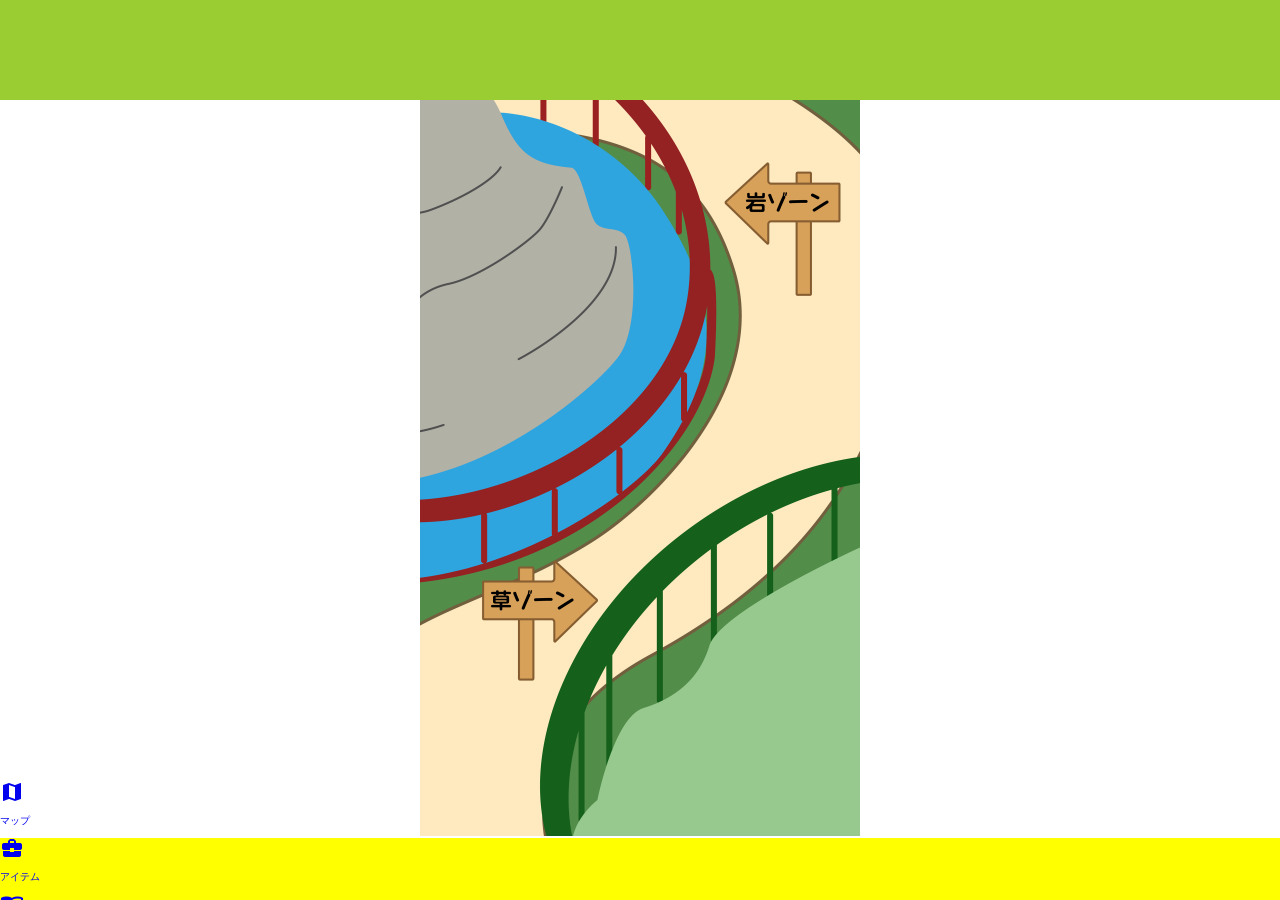
==== index.html @ 920dc522 "スタート" ====
<!DOCTYPE html>
<html lang="ja">

<head>
    <meta charset="UTF-8">
    <meta name="viewport" content="width=device-width, initial-scale=1.0">
    <title>あにまち</title>
    <link rel="stylesheet" href="css/index.css">
    <link rel="stylesheet" href="css/ress.css">
    <link rel="stylesheet" href="css/style.css">
    <link href="https://fonts.googleapis.com/icon?family=Material+Icons" rel="stylesheet">

</head>

<body>
    <div class="main_content">
        <header>

        </header>
        <main>
            <img src="images/map.png" alt="地図" class="map_img" width="100%">
        </main>
        <footer>
            <div class="footer_icon active">
                <a href="index.html">
                    <span class="material-icons">
                        map
                    </span>
                </a>
                <a href="index.html">
                    <p>マップ</p>
                </a>
                <div class="footer_icon">
                    <a href="item.html">
                        <span class="material-icons">
                            business_center
                        </span>
                    </a>
                    <a href="item.html">
                        <p>アイテム</p>
                    </a>
                </div>
                <div class="footer_icon">
                    <a href="collection.html">
                        <span class="material-icons">
                            import_contacts
                        </span>
                    </a>
                    <a href="collection.html">
                        <p>コレクション</p>
                    </a>
                </div>
                <div class="footer_icon">
                    <a href="news.html">
                        <span class="material-icons">
                            feedback
                        </span>
                    </a>
                    <a href="news.html">
                        <p>お知らせ</p>
                    </a>
                </div>
            </div>
</body>

</html>
---- css/index.css ----
main {
    margin-top: 100px;
}
---- css/ress.css ----
/* resset.dev • v5.0.2 */

/* # =================================================================
  # Global selectors
   # ================================================================= */

html {
    box-sizing: border-box;
    -webkit-text-size-adjust: 100%;
    /* Prevent adjustments of font size after orientation changes in iOS */
    word-break: normal;
    -moz-tab-size: 4;
    tab-size: 4;
}

*,
::before,
::after {
    background-repeat: no-repeat;
    /* Set `background-repeat: no-repeat` to all elements and pseudo elements */
    box-sizing: inherit;
}

::before,
::after {
    text-decoration: inherit;
    /* Inherit text-decoration and vertical align to ::before and ::after pseudo elements */
    vertical-align: inherit;
}

* {
    padding: 0;
    /* Reset `padding` and `margin` of all elements */
    margin: 0;
}

/* # =================================================================
   # General elements
   # ================================================================= */

hr {
    overflow: visible;
    /* Show the overflow in Edge and IE */
    height: 0;
    /* Add the correct box sizing in Firefox */
    color: inherit;
    /* Correct border color in Firefox. */
}

details,
main {
    display: block;
    /* Render the `main` element consistently in IE. */
}

summary {
    display: list-item;
    /* Add the correct display in all browsers */
}

small {
    font-size: 80%;
    /* Set font-size to 80% in `small` elements */
}

[hidden] {
    display: none;
    /* Add the correct display in IE */
}

abbr[title] {
    border-bottom: none;
    /* Remove the bottom border in Chrome 57 */
    /* Add the correct text decoration in Chrome, Edge, IE, Opera, and Safari */
    text-decoration: underline;
    text-decoration: underline dotted;
}

a {
    background-color: transparent;
    /* Remove the gray background on active links in IE 10 */
}

a:active,
a:hover {
    outline-width: 0;
    /* Remove the outline when hovering in all browsers */
}

code,
kbd,
pre,
samp {
    font-family: monospace, monospace;
    /* Specify the font family of code elements */
}

pre {
    font-size: 1em;
    /* Correct the odd `em` font sizing in all browsers */
}

b,
strong {
    font-weight: bolder;
    /* Add the correct font weight in Chrome, Edge, and Safari */
}

/* https://gist.github.com/unruthless/413930 */
sub,
sup {
    font-size: 75%;
    line-height: 0;
    position: relative;
    vertical-align: baseline;
}

sub {
    bottom: -0.25em;
}

sup {
    top: -0.5em;
}

table {
    border-color: inherit;
    /* Correct border color in all Chrome, Edge, and Safari. */
    text-indent: 0;
    /* Remove text indentation in Chrome, Edge, and Safari */
}

iframe {
    border-style: none;
}

/* # =================================================================
   # Forms
   # ================================================================= */

input {
    border-radius: 0;
}

[type='number']::-webkit-inner-spin-button,
[type='number']::-webkit-outer-spin-button {
    height: auto;
    /* Correct the cursor style of increment and decrement buttons in Chrome */
}

[type='search'] {
    -webkit-appearance: textfield;
    /* Correct the odd appearance in Chrome and Safari */
    outline-offset: -2px;
    /* Correct the outline style in Safari */
}

[type='search']::-webkit-search-decoration {
    -webkit-appearance: none;
    /* Remove the inner padding in Chrome and Safari on macOS */
}

textarea {
    overflow: auto;
    /* Internet Explorer 11+ */
    resize: vertical;
    /* Specify textarea resizability */
}

button,
input,
optgroup,
select,
textarea {
    font: inherit;
    /* Specify font inheritance of form elements */
}

optgroup {
    font-weight: bold;
    /* Restore the font weight unset by the previous rule */
}

button {
    overflow: visible;
    /* Address `overflow` set to `hidden` in IE 8/9/10/11 */
}

button,
select {
    text-transform: none;
    /* Firefox 40+, Internet Explorer 11- */
}

/* Apply cursor pointer to button elements */
button,
[type='button'],
[type='reset'],
[type='submit'],
[role='button'] {
    cursor: pointer;
}

/* Remove inner padding and border in Firefox 4+ */
button::-moz-focus-inner,
[type='button']::-moz-focus-inner,
[type='reset']::-moz-focus-inner,
[type='submit']::-moz-focus-inner {
    border-style: none;
    padding: 0;
}

/* Replace focus style removed in the border reset above */
button:-moz-focusring,
[type='button']::-moz-focus-inner,
[type='reset']::-moz-focus-inner,
[type='submit']::-moz-focus-inner {
    outline: 1px dotted ButtonText;
}

button,
html [type='button'],
/* Prevent a WebKit bug where (2) destroys native `audio` and `video`controls in Android 4 */
[type='reset'],
[type='submit'] {
    -webkit-appearance: button;
    /* Correct the inability to style clickable types in iOS */
}

/* Remove the default button styling in all browsers */
button,
input,
select,
textarea {
    background-color: transparent;
    border-style: none;
}

a:focus,
button:focus,
input:focus,
select:focus,
textarea:focus {
    outline-width: 0;
}

/* Style select like a standard input */
select {
    -moz-appearance: none;
    /* Firefox 36+ */
    -webkit-appearance: none;
    /* Chrome 41+ */
}

select::-ms-expand {
    display: none;
    /* Internet Explorer 11+ */
}

select::-ms-value {
    color: currentColor;
    /* Internet Explorer 11+ */
}

legend {
    border: 0;
    /* Correct `color` not being inherited in IE 8/9/10/11 */
    color: inherit;
    /* Correct the color inheritance from `fieldset` elements in IE */
    display: table;
    /* Correct the text wrapping in Edge and IE */
    max-width: 100%;
    /* Correct the text wrapping in Edge and IE */
    white-space: normal;
    /* Correct the text wrapping in Edge and IE */
    max-width: 100%;
    /* Correct the text wrapping in Edge 18- and IE */
}

::-webkit-file-upload-button {
    /* Correct the inability to style clickable types in iOS and Safari */
    -webkit-appearance: button;
    color: inherit;
    font: inherit;
    /* Change font properties to `inherit` in Chrome and Safari */
}

/* Replace pointer cursor in disabled elements */
[disabled] {
    cursor: default;
}

/* # =================================================================
   # Specify media element style
   # ================================================================= */

img {
    border-style: none;
    /* Remove border when inside `a` element in IE 8/9/10 */
}

/* Add the correct vertical alignment in Chrome, Firefox, and Opera */
progress {
    vertical-align: baseline;
}

/* # =================================================================
   # Accessibility
   # ================================================================= */

/* Specify the progress cursor of updating elements */
[aria-busy='true'] {
    cursor: progress;
}

/* Specify the pointer cursor of trigger elements */
[aria-controls] {
    cursor: pointer;
}

/* Specify the unstyled cursor of disabled, not-editable, or otherwise inoperable elements */
[aria-disabled='true'] {
    cursor: default;
}
---- css/style.css ----
html {
    font-size: 62.5%;
}

html,
body {
    width: 100%;
    height: 100%;
    font-family: "Hiragino Kaku Gothic Pro", sans-serif;
    display: flex;
    justify-content: center;

    a {
        text-decoration: none;
    }
}

.main_content {
    width: 440px;
}

header {
    background-color: yellowgreen;
    width: 100%;
    height: 100px;
    position: fixed;
    z-index: 10;
    top: 0;
    left: 0;
}

main {
    position: relative;
    z-index: 1;
    display: block;
    width: 100%;

}

footer {
    width: 100%;
    height: 100px;
    background-color: yellow;
    position: fixed;
    z-index: 10;
    left: 0;
    display: flex;
    justify-content: space-between;



}


.footer_icon {
    display: flex;
    flex-direction: column;
    justify-content: center;
    gap: 8px;

    span {
        width: 24px;
        height: 24px;
    }
}
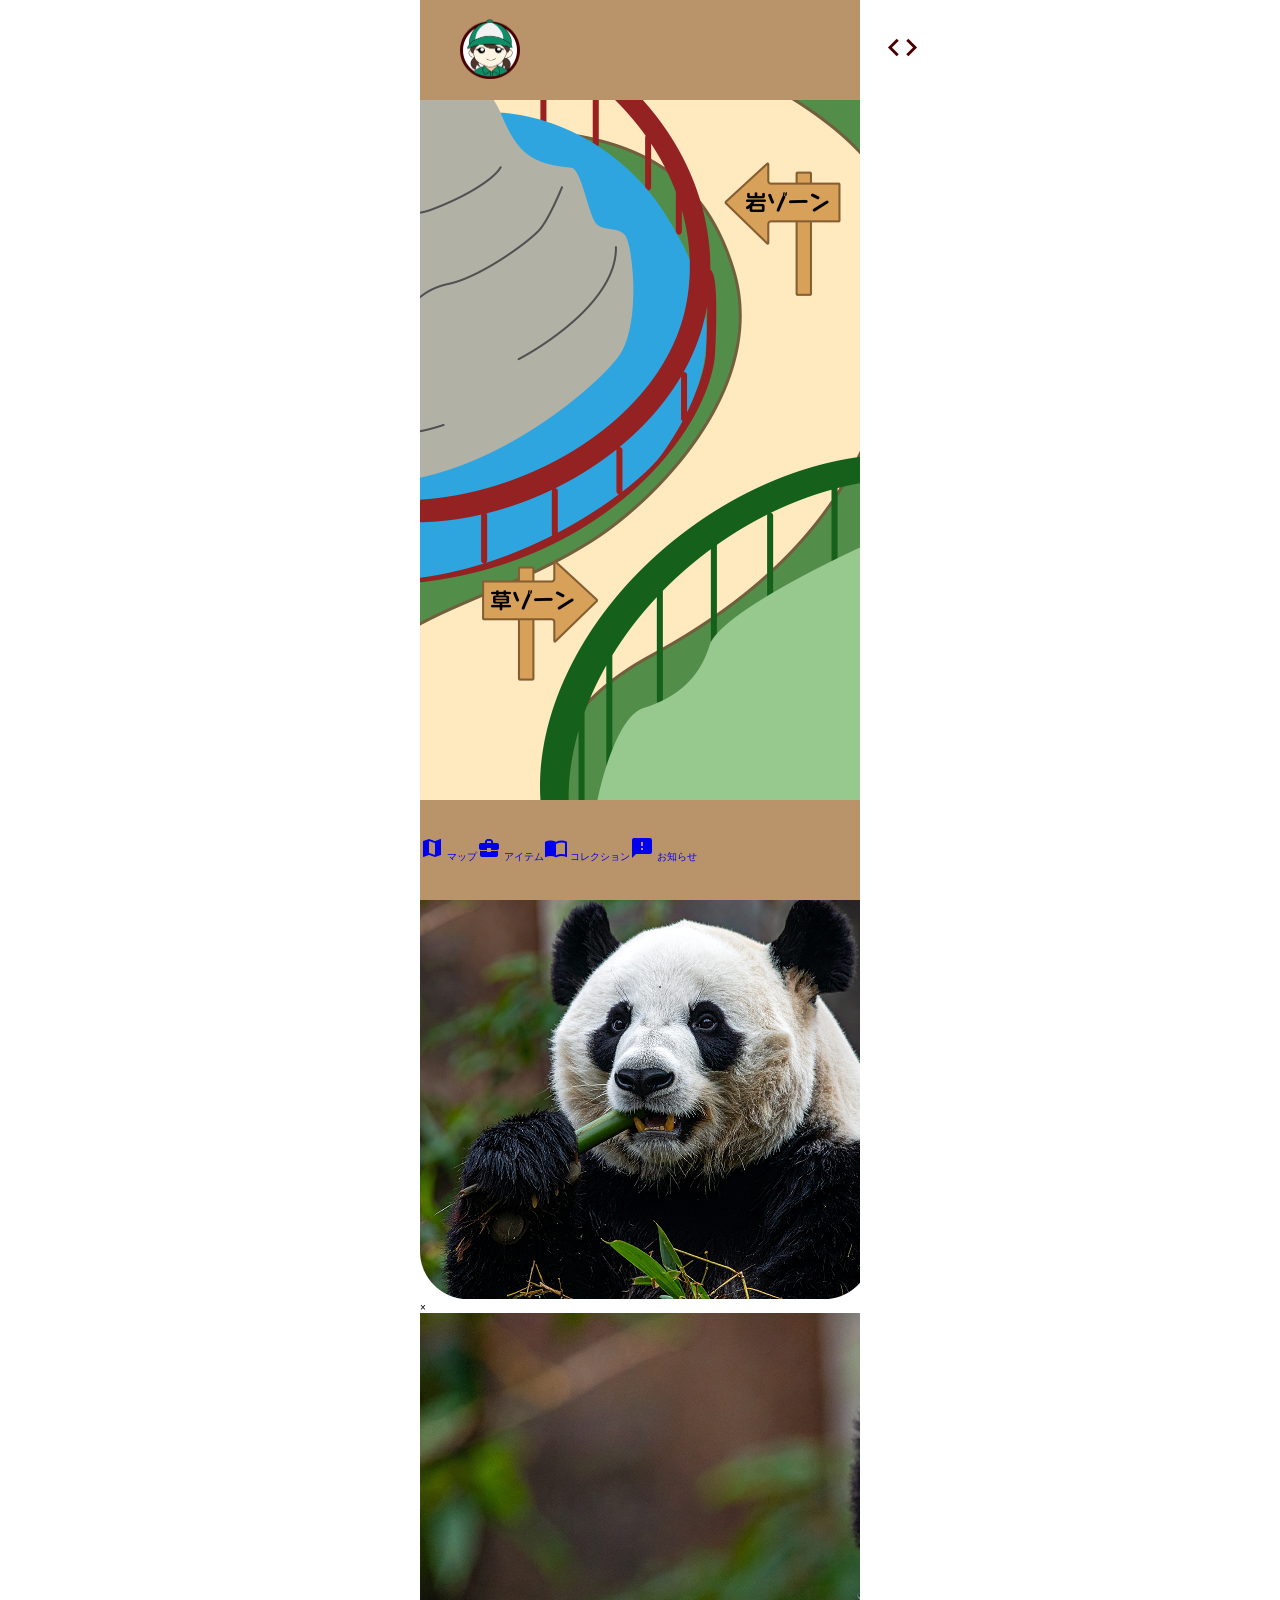
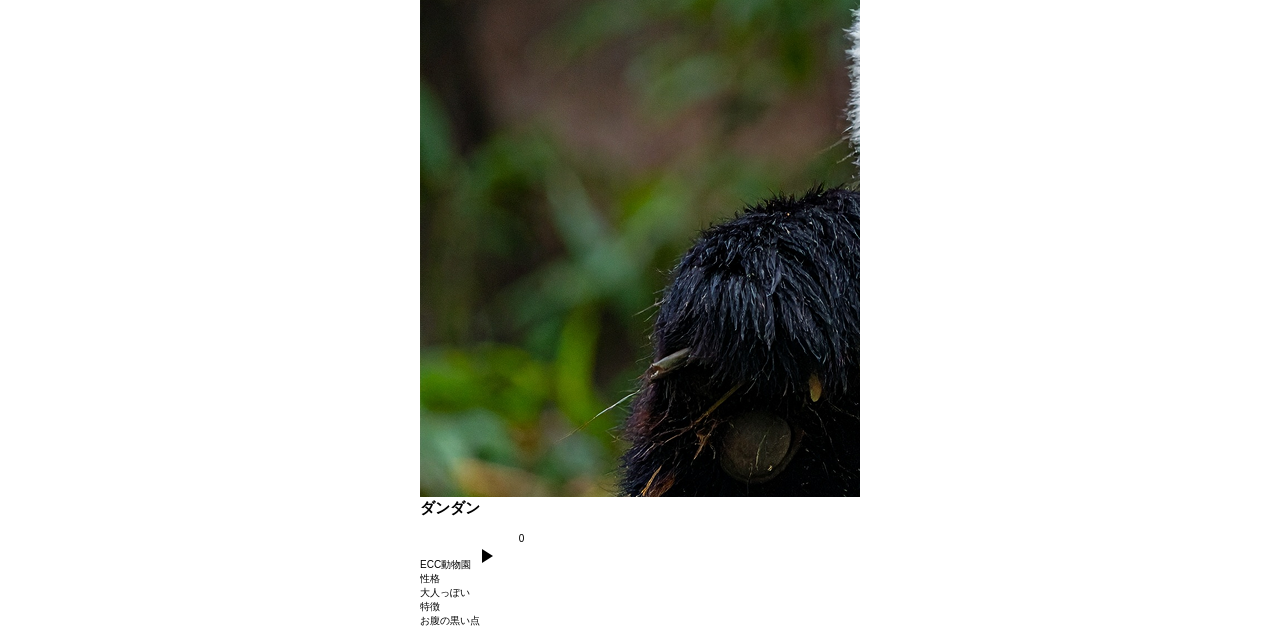
==== commit 0ebe529d: "データ提出時点" ====
--- a/index.html
+++ b/index.html
@@ -9,58 +9,87 @@
     <link rel="stylesheet" href="css/ress.css">
     <link rel="stylesheet" href="css/style.css">
     <link href="https://fonts.googleapis.com/icon?family=Material+Icons" rel="stylesheet">
+    <script defer src="js/index.js"></script>
 
 </head>
 
 <body>
     <div class="main_content">
         <header>
-
+            <a href="mypage.html" class="icon_img">
+                <img src="/images/icon.png" alt="マイページへのアイコン">
+            </a>
+            <a href="qrpage.html" class="qr_link">
+                <span class="material-icons">qr_code</span>
+            </a>
         </header>
         <main>
-            <img src="images/map.png" alt="地図" class="map_img" width="100%">
+            <div class="map_area">
+                <img src="images/map.png" alt="地図" class="map_img">
+                <button type="button" class="food_btn">
+                    <span>+</span>
+                </button>
+                <button type="button" class="animal_btn">
+                    <img src="/images/dandan_icon.png" alt="ダンダンの写真">
+                </button>
+            </div>
         </main>
         <footer>
-            <div class="footer_icon active">
-                <a href="index.html">
-                    <span class="material-icons">
-                        map
-                    </span>
-                </a>
-                <a href="index.html">
-                    <p>マップ</p>
-                </a>
-                <div class="footer_icon">
-                    <a href="item.html">
-                        <span class="material-icons">
-                            business_center
-                        </span>
-                    </a>
-                    <a href="item.html">
-                        <p>アイテム</p>
+            <nav class="footer_nav">
+                <div class="footer_item">
+                    <a href="index.html">
+                        <span class="material-icons">map</span>
+                        <span>マップ</span>
                     </a>
                 </div>
-                <div class="footer_icon">
-                    <a href="collection.html">
-                        <span class="material-icons">
-                            import_contacts
-                        </span>
-                    </a>
-                    <a href="collection.html">
-                        <p>コレクション</p>
+                <div class="footer_item">
+                    <a href="item.html">
+                        <span class="material-icons">business_center</span>
+                        <span>アイテム</span>
                     </a>
                 </div>
-                <div class="footer_icon">
-                    <a href="news.html">
-                        <span class="material-icons">
-                            feedback
-                        </span>
-                    </a>
-                    <a href="news.html">
-                        <p>お知らせ</p>
+                <div class="footer_item">
+                    <a href="collection.html">
+                        <span class="material-icons">import_contacts</span>
+                        <span>コレクション</span>
                     </a>
                 </div>
+                <div class="footer_item">
+                    <a href="news.html">
+                        <span class="material-icons">feedback</span>
+                        <span>お知らせ</span>
+                    </a>
+                </div>
+            </nav>
+        </footer>
+    </div>
+    <div class="modal">
+        <div class="madal backdrop" data-close-modal></div>
+        <section class="profile_card">
+            <button type="button" class="modal_close">×</button>
+            <img src="images/profile_banban.png" alt="パンダのダンダン" class="profile_img">
+            <div class="profile_header">
+                <h1>ダンダン</h1>
+                <span class="material-icons">male</span>
+                <span class="level">0</span>
             </div>
+            <button class="zoo-link" type="button">
+                ECC動物園
+                <span class="material-icons">play_arrow</span>
+            </button>
+
+            <dl class="profile-details">
+                <div>
+                    <dt>性格</dt>
+                    <dd>大人っぽい</dd>
+                </div>
+                <div>
+                    <dt>特徴</dt>
+                    <dd>お腹の黒い点</dd>
+                </div>
+            </dl>
+        </section>
+    </div>
 </body>
 
 </html>
--- a/css/index.css
+++ b/css/index.css
@@ -1,3 +1,9 @@
 main {
     margin-top: 100px;
+}
+
+.map_img {
+    display: block;
+    width: 100%;
+    height: auto;
 }
--- a/css/style.css
+++ b/css/style.css
@@ -4,14 +4,20 @@
 
 html,
 body {
-    width: 100%;
-    height: 100%;
+    /* width: 100%;
+    height: 100%; */
     font-family: "Hiragino Kaku Gothic Pro", sans-serif;
-    display: flex;
-    justify-content: center;
+    /* display: flex;
+    justify-content: center; */
+    width: min(100%, 440px);
+    min-height: 100dvh;
+    margin: 0 auto;
+    overflow: hidden;
 
     a {
         text-decoration: none;
+
+
     }
 }
 
@@ -20,14 +26,36 @@
 }
 
 header {
-    background-color: yellowgreen;
-    width: 100%;
+    background-color: #B9946A;
+    width: min(100%, 440px);
     height: 100px;
     position: fixed;
     z-index: 10;
     top: 0;
-    left: 0;
+    left: 50%;
+    transform: translateX(-50%);
+    display: flex;
+    justify-content: space-between;
+    align-items: center;
+    padding: 40px;
+
+    .icon_img img {
+        width: 60px;
+        height: 60px;
+    }
+
+    .qr_link {
+        width: 40px;
+        height: 40px;
+
+        & .material-icons {
+            font-size: 35px;
+            color: #470000;
+        }
+    }
+
 }
+
 
 main {
     position: relative;
@@ -38,25 +66,34 @@
 }
 
 footer {
-    width: 100%;
-    height: 100px;
-    background-color: yellow;
     position: fixed;
     z-index: 10;
-    left: 0;
-    display: flex;
-    justify-content: space-between;
+    width: min(100%, 440px);
+    height: 100px;
+    bottom: 0;
+    left: 50%;
+    transform: translateX(-50%);
+    background-color: #B9946A;
+
+    .footer_nav {
+        display: flex;
+        height: 100%;
+        /* grid-template-columns: repeat(4, 1fr); */
+    }
+
+    .footer_item {
+        display: flex;
+        flex-direction: column;
+        justify-content: center;
+        align-items: center;
+        gap: 8px;
+
+    }
+}
 
 
 
-}
-
-
 .footer_icon {
-    display: flex;
-    flex-direction: column;
-    justify-content: center;
-    gap: 8px;
 
     span {
         width: 24px;
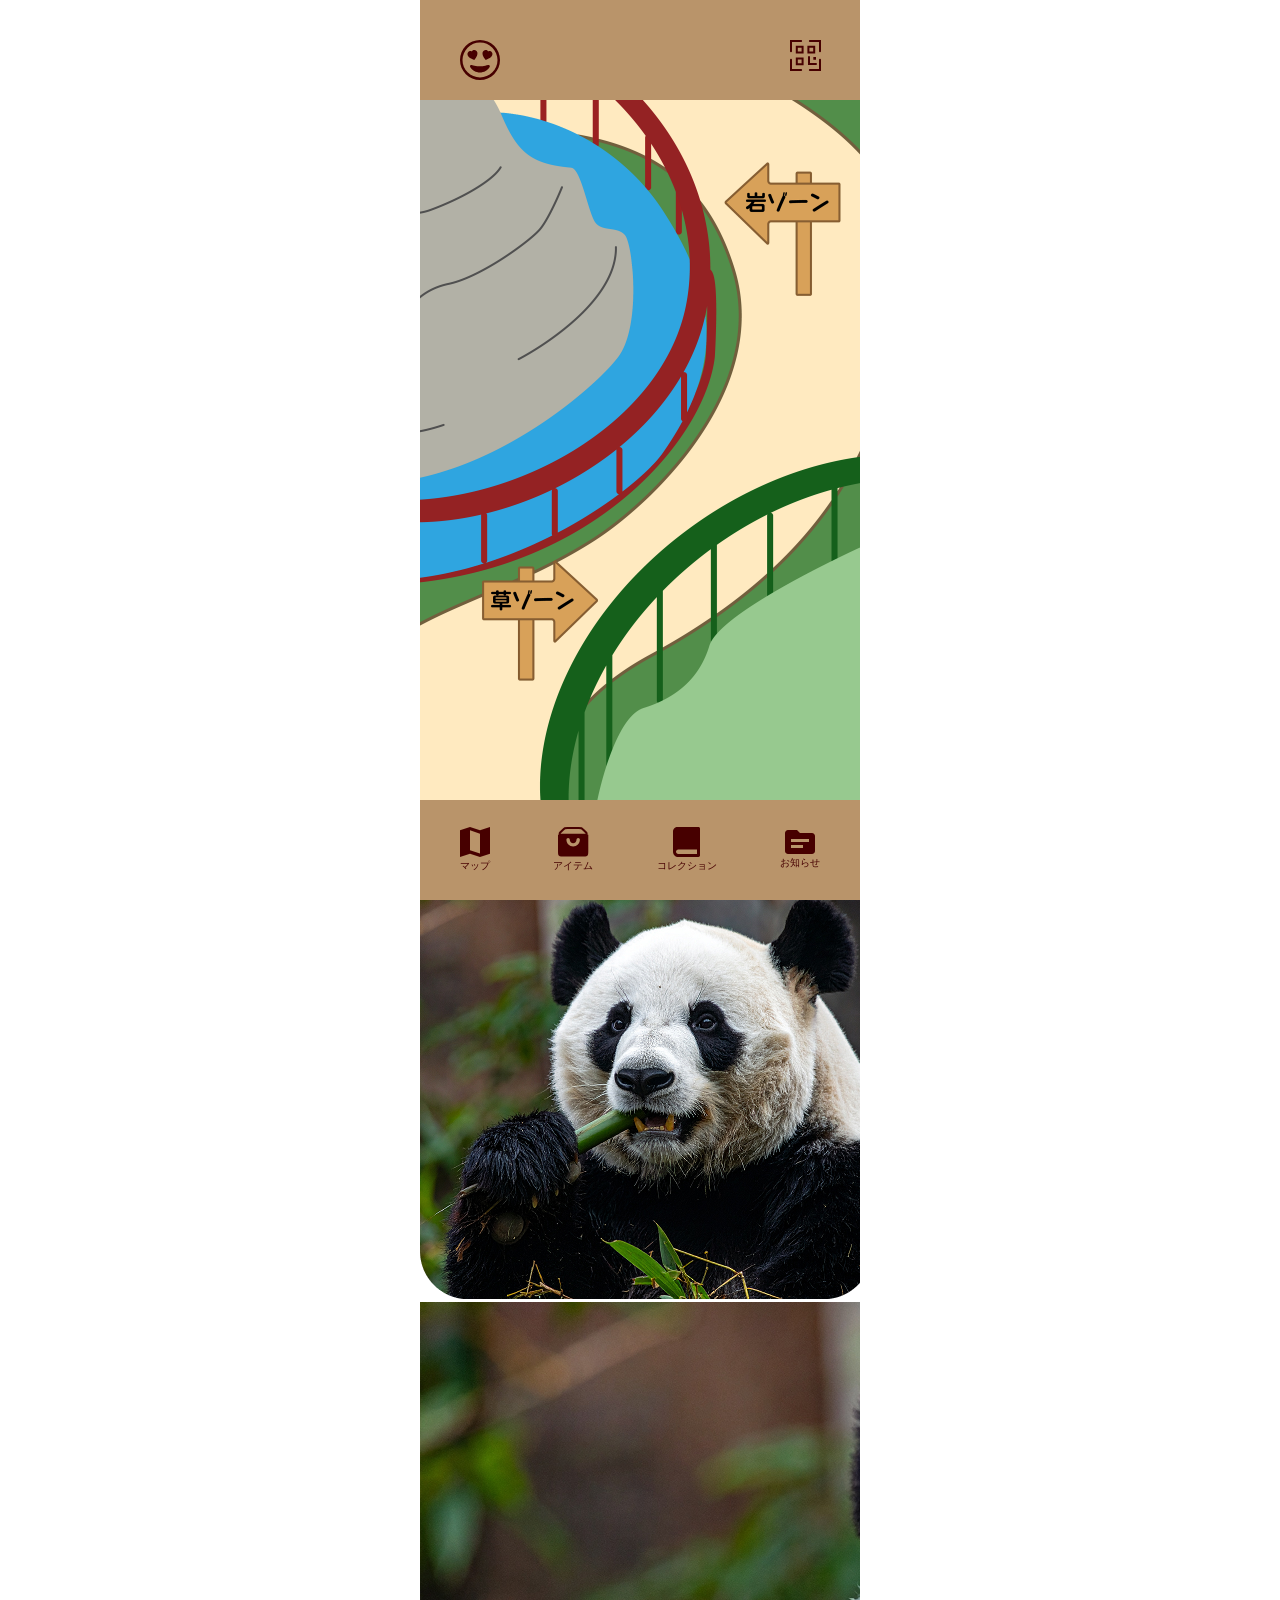
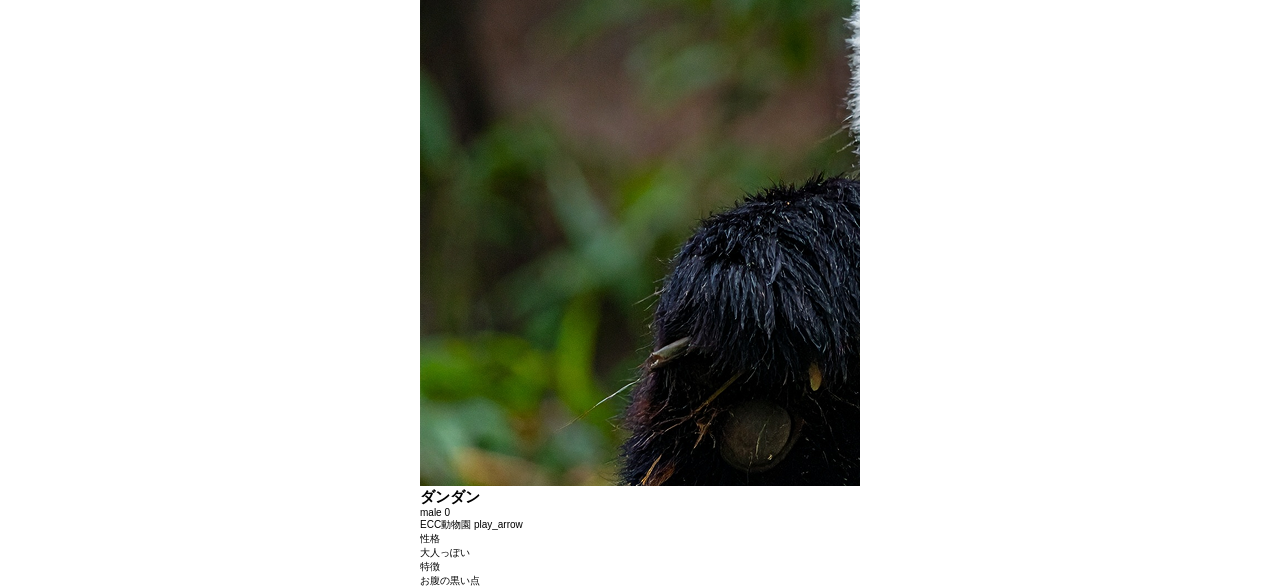
==== commit 0de079fb: "header,footer完成" ====
--- a/index.html
+++ b/index.html
@@ -8,7 +8,6 @@
     <link rel="stylesheet" href="css/index.css">
     <link rel="stylesheet" href="css/ress.css">
     <link rel="stylesheet" href="css/style.css">
-    <link href="https://fonts.googleapis.com/icon?family=Material+Icons" rel="stylesheet">
     <script defer src="js/index.js"></script>
 
 </head>
@@ -16,12 +15,14 @@
 <body>
     <div class="main_content">
         <header>
-            <a href="mypage.html" class="icon_img">
-                <img src="/images/icon.png" alt="マイページへのアイコン">
-            </a>
-            <a href="qrpage.html" class="qr_link">
-                <span class="material-icons">qr_code</span>
-            </a>
+            <div class="header_icons">
+                <a href="mypage.html" class="icon_img">
+                    <p><img src="images/mypage_icon.svg" alt="マイページに飛ぶアイコン"></p>
+                </a>
+                <a href="qrpage.html" class="qr_link">
+                    <p><img src="images/qr_icon.svg" alt="QRコードを読み込むアイコン"></p>
+                </a>
+            </div>
         </header>
         <main>
             <div class="map_area">
@@ -38,26 +39,26 @@
             <nav class="footer_nav">
                 <div class="footer_item">
                     <a href="index.html">
-                        <span class="material-icons">map</span>
-                        <span>マップ</span>
+                        <p><img src="images/map_icon.svg" alt=""></p>
+                        <p>マップ</p>
                     </a>
                 </div>
                 <div class="footer_item">
                     <a href="item.html">
-                        <span class="material-icons">business_center</span>
-                        <span>アイテム</span>
+                        <p><img src="images/itembox_icon.svg" alt=""></p>
+                        <p>アイテム</p>
                     </a>
                 </div>
                 <div class="footer_item">
                     <a href="collection.html">
-                        <span class="material-icons">import_contacts</span>
-                        <span>コレクション</span>
+                        <p><img src="images/collection_icon.svg" alt=""></p>
+                        <p>コレクション</p>
                     </a>
                 </div>
                 <div class="footer_item">
                     <a href="news.html">
-                        <span class="material-icons">feedback</span>
-                        <span>お知らせ</span>
+                        <p><img src="images/news_icon.svg" alt=""></p>
+                        <p>お知らせ</p>
                     </a>
                 </div>
             </nav>
@@ -66,7 +67,6 @@
     <div class="modal">
         <div class="madal backdrop" data-close-modal></div>
         <section class="profile_card">
-            <button type="button" class="modal_close">×</button>
             <img src="images/profile_banban.png" alt="パンダのダンダン" class="profile_img">
             <div class="profile_header">
                 <h1>ダンダン</h1>
--- a/css/style.css
+++ b/css/style.css
@@ -4,11 +4,7 @@
 
 html,
 body {
-    /* width: 100%;
-    height: 100%; */
     font-family: "Hiragino Kaku Gothic Pro", sans-serif;
-    /* display: flex;
-    justify-content: center; */
     width: min(100%, 440px);
     min-height: 100dvh;
     margin: 0 auto;
@@ -16,7 +12,6 @@
 
     a {
         text-decoration: none;
-
 
     }
 }
@@ -34,24 +29,22 @@
     top: 0;
     left: 50%;
     transform: translateX(-50%);
-    display: flex;
-    justify-content: space-between;
-    align-items: center;
-    padding: 40px;
+
+    .header_icons {
+        margin: 40px;
+        display: flex;
+        justify-content: space-between;
+
+    }
 
     .icon_img img {
-        width: 60px;
-        height: 60px;
+        width: 40px;
+        height: 40px;
     }
 
     .qr_link {
-        width: 40px;
-        height: 40px;
-
-        & .material-icons {
-            font-size: 35px;
-            color: #470000;
-        }
+        width: 30px;
+        height: 30px;
     }
 
 }
@@ -78,25 +71,23 @@
     .footer_nav {
         display: flex;
         height: 100%;
-        /* grid-template-columns: repeat(4, 1fr); */
+        justify-content: space-between;
+        margin: 0 40px;
+
     }
 
     .footer_item {
+        /* border: 1px solid #000; */
         display: flex;
-        flex-direction: column;
+        text-align: center;
         justify-content: center;
         align-items: center;
         gap: 8px;
 
-    }
-}
+        p {
+            color: #470000;
+        }
 
 
-
-.footer_icon {
-
-    span {
-        width: 24px;
-        height: 24px;
     }
 }
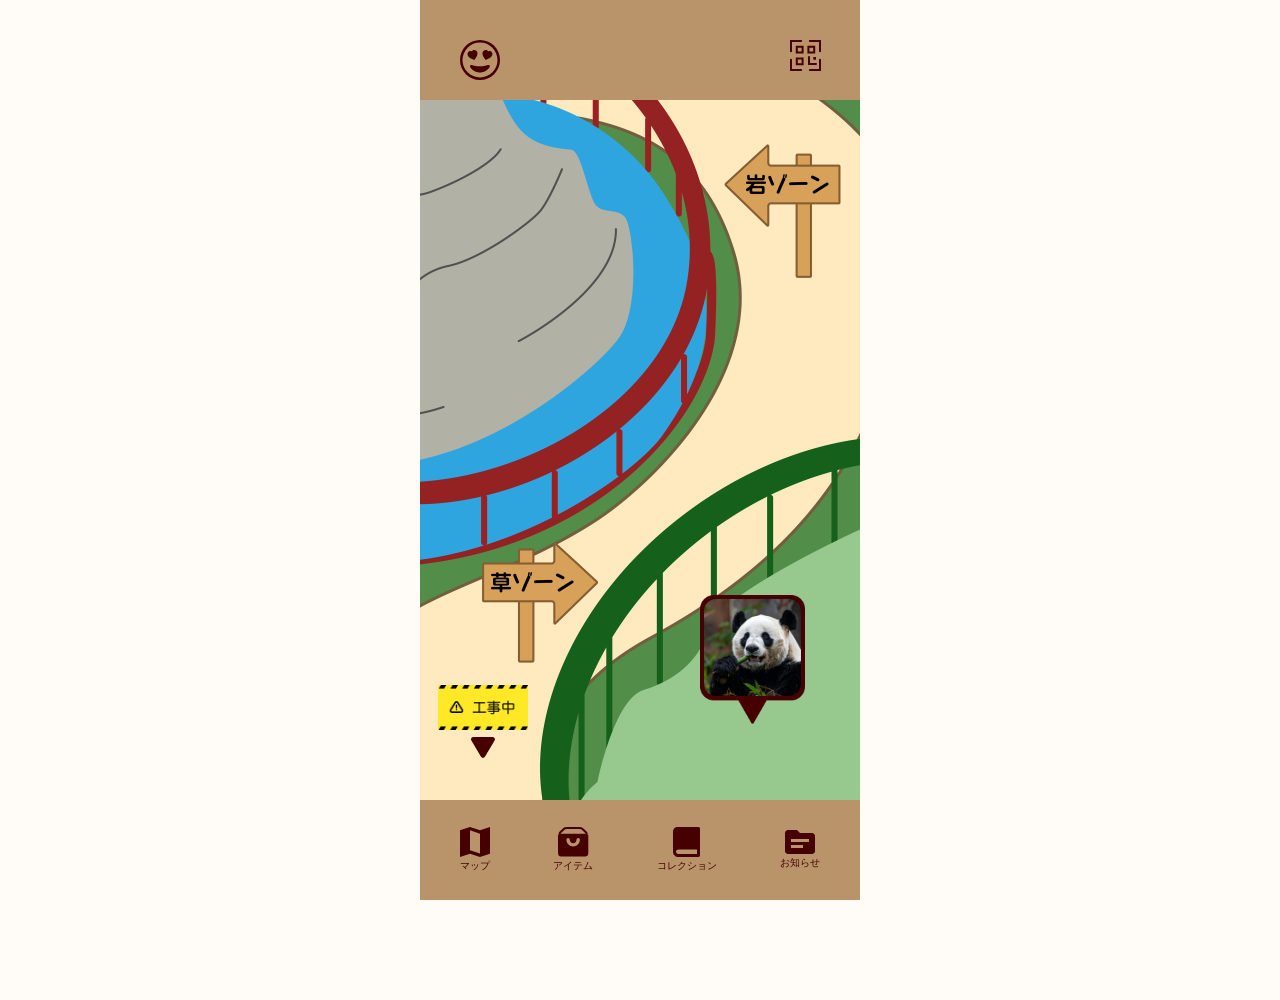
==== commit 479bc9ac: "完成:index" ====
--- a/index.html
+++ b/index.html
@@ -9,7 +9,6 @@
     <link rel="stylesheet" href="css/ress.css">
     <link rel="stylesheet" href="css/style.css">
     <script defer src="js/index.js"></script>
-
 </head>
 
 <body>
@@ -27,11 +26,16 @@
         <main>
             <div class="map_area">
                 <img src="images/map.png" alt="地図" class="map_img">
-                <button type="button" class="food_btn">
-                    <span>+</span>
+                <button type="button" class="construction_btn">
+                    <img src="images/stop_img.png" alt="工事中" class="construction_img">
+                    <img src="images/down_arrow.svg" alt="" class="construction_arrow">
                 </button>
-                <button type="button" class="animal_btn">
-                    <img src="/images/dandan_icon.png" alt="ダンダンの写真">
+                <button type="button" class="animal_btn" data-name="ダンダン" data-zoo="ECC動物園"
+                    data-image="images/profile_banban.png" data-gender="images/man.png" data-heart="0"
+                    data-personality="大人っぽい" data-feature="お腹の黒い点" data-place="images/place_grass.png"
+                    data-food="images/grass.png">
+                    <img src="images/icon_frame.png" alt="" class="animal_frame">
+                    <img src="images/dandan_icon.png" alt="ダンダン" class="animal_icon">
                 </button>
             </div>
         </main>
@@ -64,30 +68,50 @@
             </nav>
         </footer>
     </div>
-    <div class="modal">
-        <div class="madal backdrop" data-close-modal></div>
+    <div class="modal" id="profileModal" hidden>
+        <div class="modal_backdrop" id="modalBackdrop"></div>
         <section class="profile_card">
-            <img src="images/profile_banban.png" alt="パンダのダンダン" class="profile_img">
+            <img src="" alt="" class="profile_img" id="profileImage">
             <div class="profile_header">
-                <h1>ダンダン</h1>
-                <span class="material-icons">male</span>
-                <span class="level">0</span>
+                <h1 id="profileName"></h1>
+                <img src="" alt="性別" class="gender_icon" id="profileGender">
+                <div class="profile_heart">
+                    <img src="images/heart.png" alt="好感度">
+                    <span id="profileHeart">0</span>
+                </div>
             </div>
-            <button class="zoo-link" type="button">
-                ECC動物園
-                <span class="material-icons">play_arrow</span>
-            </button>
-
-            <dl class="profile-details">
-                <div>
+            <a href="#" class="zoo_link" id="zooLink" target="_blank" rel="noopener noreferrer">
+                <span id="zooName"></span>
+                <img src="images/sight_btn.svg" alt="">
+            </a>
+            <dl class="profile_details">
+                <div class="profile_detail">
                     <dt>性格</dt>
-                    <dd>大人っぽい</dd>
+                    <dd id="profilePersonality"></dd>
                 </div>
-                <div>
+                <div class="profile_detail">
                     <dt>特徴</dt>
-                    <dd>お腹の黒い点</dd>
+                    <dd id="profileFeature"></dd>
                 </div>
             </dl>
+            <div class="profile_actions">
+                <div class="profile_action">
+                    <p>出現場所</p>
+                    <img src="" alt="出現場所" class="profile_action_img place_img" id="profilePlace">
+                </div>
+                <div class="profile_action">
+                    <p>好きな餌</p>
+                    <img src="" alt="好きな餌" class="profile_action_img food_img" id="profileFood">
+                </div>
+                <a href="#" class="profile_action search_action" id="browserSearch" target="_blank"
+                    rel="noopener noreferrer">
+                    <p>ブラウザで検索</p>
+                    <img src="images/search.svg" alt="検索" class="profile_action_img search_img">
+                </a>
+            </div>
+            <button type="button" class="profile_close" id="profileClose">
+                <img src="images/cross_btn.png" alt="プロフィールを閉じる">
+            </button>
         </section>
     </div>
 </body>
--- a/css/index.css
+++ b/css/index.css
@@ -1,9 +1,412 @@
+html,
+body {
+    width: 100%;
+    height: 100%;
+    overflow: hidden;
+}
+
+body {
+    background-color: #FFFCF8;
+}
+
+.main_content {
+    width: min(100%, 440px);
+    height: 100dvh;
+    min-height: 100dvh;
+    margin: 0 auto;
+    overflow: hidden;
+}
+
 main {
+    position: relative;
+    width: 100%;
+    height: calc(100dvh - 200px);
     margin-top: 100px;
+    overflow: hidden;
+}
+
+.map_area {
+    position: relative;
+    width: 100%;
+    height: 100%;
+    overflow: hidden;
 }
 
 .map_img {
     display: block;
     width: 100%;
+    height: 100%;
+    object-fit: cover;
+}
+
+.animal_btn {
+    cursor: pointer;
+    animation: animalFloat 2s ease-in-out infinite;
+}
+
+@keyframes animalFloat {
+    0% {
+        transform: translateY(0);
+    }
+
+    50% {
+        transform: translateY(-8px);
+    }
+
+    100% {
+        transform: translateY(0);
+    }
+}
+
+.construction_btn {
+    cursor: pointer;
+}
+
+.animal_btn:hover {
+    animation-play-state: paused;
+}
+
+main {
+    width: 100%;
+    height: calc(100dvh - 200px);
+    margin: 0;
+    overflow: hidden;
+}
+
+.map_area {
+    position: relative;
+    width: 100%;
+    height: 100%;
+    overflow: hidden;
+}
+
+.map_img {
+    display: block;
+    width: 100%;
+    height: 100%;
+    object-fit: cover;
+    object-position: center;
+}
+
+.construction_btn {
+    position: absolute;
+    left: 18px;
+    bottom: 40px;
+    display: flex;
+    flex-direction: column;
+    align-items: center;
+    gap: 6px;
+    padding: 0;
+    border: none;
+    background: transparent;
+    cursor: pointer;
+}
+
+.construction_img {
+    display: block;
+    width: 90px;
     height: auto;
+}
+
+.construction_arrow {
+    display: block;
+    width: 24px;
+    height: 24px;
+    object-fit: contain;
+}
+
+.animal_btn {
+    position: absolute;
+    right: 50px;
+    bottom: 75px;
+    width: 115px;
+    height: 130px;
+    padding: 0;
+    border: none;
+    background: transparent;
+    cursor: pointer;
+}
+
+.animal_frame {
+    position: absolute;
+    top: 0;
+    left: 0;
+    width: 115px;
+    height: 130px;
+    object-fit: contain;
+    z-index: 1;
+}
+
+.animal_icon {
+    position: absolute;
+    top: 4px;
+    left: 9px;
+    width: 97px;
+    height: 97px;
+    object-fit: cover;
+    border-radius: 12px;
+    z-index: 2;
+}
+
+.construction_btn:hover,
+.animal_btn:hover {
+    cursor: pointer;
+}
+
+@media screen and (max-width: 400px) {
+    .construction_btn {
+        left: 16px;
+        bottom: 65px;
+    }
+
+    .construction_img {
+        width: 82px;
+    }
+
+    .animal_btn {
+        right: 45px;
+        bottom: 70px;
+        width: 105px;
+        height: 120px;
+    }
+
+    .animal_frame {
+        width: 105px;
+        height: 120px;
+    }
+
+    .animal_icon {
+        top: 9px;
+        left: 9px;
+        width: 87px;
+        height: 87px;
+    }
+}
+
+.modal {
+    position: fixed;
+    z-index: 30;
+    top: 0;
+    left: 0;
+    width: 100%;
+    height: 100dvh;
+    display: flex;
+    justify-content: center;
+    align-items: center;
+    padding: 20px;
+    box-sizing: border-box;
+}
+
+.modal[hidden] {
+    display: none;
+}
+
+.modal_backdrop {
+    position: absolute;
+    inset: 0;
+    background-color: rgba(0, 0, 0, 0.5);
+}
+
+.profile_card {
+    position: relative;
+    z-index: 1;
+    width: min(400px, calc(100% - 20px));
+    box-sizing: border-box;
+    padding: 25px 30px 40px;
+    border: 4px solid #470000;
+    border-radius: 8px;
+    background-color: #FFFCF8;
+}
+
+.profile_img {
+    display: block;
+    width: 320px;
+    height: 200px;
+    max-width: 100%;
+    margin: 0 auto;
+    object-fit: cover;
+}
+
+.profile_header {
+    display: flex;
+    align-items: center;
+    margin-top: 18px;
+}
+
+.profile_header h1 {
+    flex: 1;
+    margin: 0;
+    padding: 0;
+    font-size: 24px;
+    font-weight: 400;
+    text-align: center;
+}
+
+.gender_icon {
+    width: 28px;
+    height: 28px;
+    object-fit: contain;
+    margin-left: 10px;
+}
+
+.profile_heart {
+    position: relative;
+    width: 48px;
+    height: 48px;
+    margin-left: 15px;
+    flex-shrink: 0;
+}
+
+.profile_heart img {
+    display: block;
+    width: 100%;
+    height: 100%;
+    object-fit: contain;
+}
+
+.profile_heart span {
+    position: absolute;
+    top: 46%;
+    left: 50%;
+    transform: translate(-50%, -65%);
+    color: #fff;
+    font-size: 16px;
+    line-height: 1;
+}
+
+.zoo_link {
+    display: flex;
+    align-items: center;
+    justify-content: space-between;
+    width: 100%;
+    height: 50px;
+    margin-top: 18px;
+    padding: 0 15px;
+    box-sizing: border-box;
+    border: 3px solid #51BEDC;
+    border-radius: 14px;
+    background-color: #fff;
+    color: #000;
+    font-size: 16px;
+    text-decoration: none;
+}
+
+.zoo_link img {
+    width: 30px;
+    height: 30px;
+    object-fit: contain;
+    padding: 3px;
+}
+
+.profile_details {
+    display: grid;
+    grid-template-columns: repeat(2, 1fr);
+    gap: 35px;
+    margin: 20px 0 0;
+}
+
+.profile_detail {
+    border: 1px solid rgba(71, 0, 0, 0.3);
+    background-color: #fff;
+    text-align: center;
+}
+
+.profile_detail dt {
+    padding: 7px 5px;
+    background-color: #1E8B00;
+    color: #fff;
+    font-size: 12px;
+}
+
+.profile_detail dd {
+    min-height: 70px;
+    margin: 0;
+    display: flex;
+    justify-content: center;
+    align-items: center;
+    padding: 10px;
+    box-sizing: border-box;
+    font-size: 16px;
+}
+
+.profile_actions {
+    display: grid;
+    grid-template-columns: repeat(3, 1fr);
+    gap: 15px;
+    margin-top: 22px;
+}
+
+.profile_action {
+    color: #000;
+    text-align: center;
+    text-decoration: none;
+}
+
+.profile_action p {
+    margin: 0 0 8px;
+    font-size: 12px;
+    white-space: nowrap;
+}
+
+.profile_action_img {
+    display: block;
+    width: 100px;
+    height: 100px;
+    max-width: 100%;
+    margin: 0 auto;
+    object-fit: contain;
+}
+
+.place_img {
+    object-fit: cover;
+}
+
+.search_img {
+    padding: 12px;
+    box-sizing: border-box;
+}
+
+.profile_close {
+    position: absolute;
+    left: 50%;
+    bottom: -42px;
+    width: 80px;
+    height: 80px;
+    padding: 0;
+    border: none;
+    background: transparent;
+    transform: translateX(-50%);
+    cursor: pointer;
+}
+
+.profile_close img {
+    display: block;
+    width: 100%;
+    height: 100%;
+    object-fit: contain;
+}
+
+@media screen and (max-width: 400px) {
+    .profile_card {
+        width: calc(100% - 30px);
+        padding: 20px 20px 35px;
+    }
+
+    .profile_img {
+        width: 100%;
+        height: 200px;
+    }
+
+    .profile_details {
+        gap: 20px;
+    }
+
+    .profile_actions {
+        gap: 10px;
+    }
+
+    .profile_action_img {
+        width: min(100px, 25vw);
+        height: min(100px, 25vw);
+    }
 }
--- a/css/style.css
+++ b/css/style.css
@@ -5,10 +5,10 @@
 html,
 body {
     font-family: "Hiragino Kaku Gothic Pro", sans-serif;
-    width: min(100%, 440px);
+    width: 100%;
+    max-width: 440px;
     min-height: 100dvh;
     margin: 0 auto;
-    overflow: hidden;
 
     a {
         text-decoration: none;
@@ -17,7 +17,8 @@
 }
 
 .main_content {
-    width: 440px;
+    width: min(100%, 440px);
+    margin-top: 100px;
 }
 
 header {
